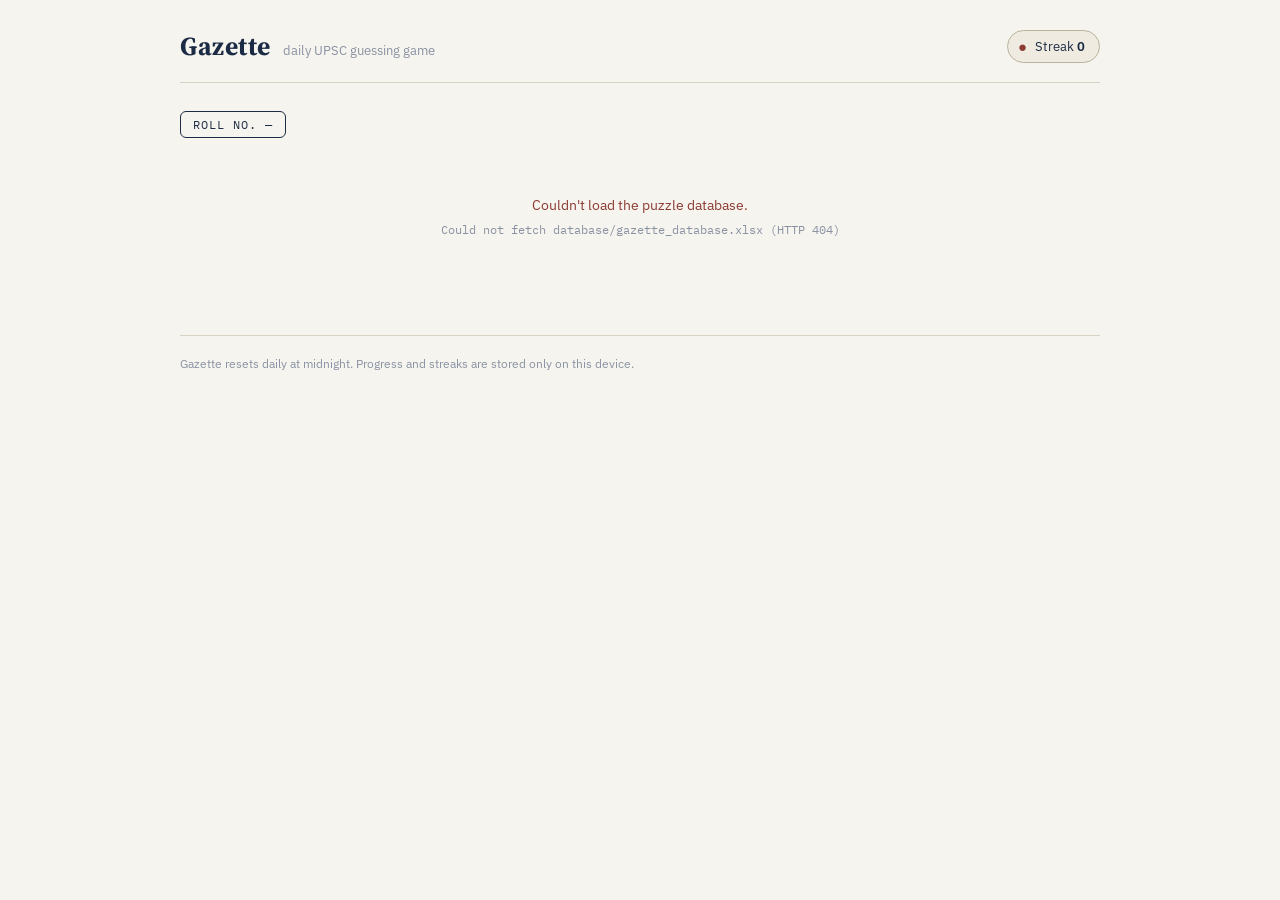
==== index.html @ a18ae8f5 "Adding all files for the first pilot" ====
<!DOCTYPE html>
<html lang="en">
<head>
<meta charset="UTF-8">
<meta name="viewport" content="width=device-width, initial-scale=1.0">
<title>Gazette — a daily guessing game for UPSC aspirants</title>
<link rel="preconnect" href="https://fonts.googleapis.com">
<link rel="preconnect" href="https://fonts.gstatic.com" crossorigin>
<link href="https://fonts.googleapis.com/css2?family=Source+Serif+4:wght@500;600;700&family=IBM+Plex+Sans:wght@400;500;600&family=IBM+Plex+Mono:wght@500;600&display=swap" rel="stylesheet">
<link rel="stylesheet" href="style.css">
</head>
<body>
<div class="wrap">
  <header class="site">
    <div class="brand">
      <h1 class="display">Gazette</h1>
      <span class="tag">daily UPSC guessing game</span>
    </div>
    <div class="streak-pill">
      <span class="flame">&#9679;</span>
      <span>Streak <b id="streakVal">0</b></span>
    </div>
  </header>

  <div class="puzzle-no mono" id="puzzleNo">Roll no. —</div>
  <div id="loadingState" class="loading-state">Loading today's puzzles…</div>
  <div id="errorState" class="error-state" style="display:none;">
    Couldn't load the puzzle database.
    <div class="detail" id="errorDetail"></div>
  </div>
  <div class="cats" id="catGrid"></div>

  <footer>
    Gazette resets daily at midnight. Progress and streaks are stored only on this device.
  </footer>
</div>

<script src="vendor/xlsx.min.js"></script>
<script src="data-loader.js"></script>
<script src="common.js"></script>
<script src="analytics.js"></script>
<script>
  track('home_view');
  const PAGES = { scheme:'scheme.html', biodiversity:'biodiversity.html', indices:'indices.html', amendments:'amendments.html', history:'history.html' };

  gazetteReady.then(function(data){
    CATS = data.CATS; CAT_ORDER = data.CAT_ORDER; SCHEDULE = data.SCHEDULE; LAUNCH_DAY = data.LAUNCH_DAY;
    document.getElementById('loadingState').style.display = 'none';

    const catGrid = document.getElementById('catGrid');
    CAT_ORDER.forEach(function(key){
      const c = CATS[key];
      const cs = catState(key);
      const a = document.createElement('a');
      a.className = 'ticket';
      a.href = PAGES[key];
      a.addEventListener('click', function(){ track('category_click', { category:key }); });
      let statusHtml;
      if(cs.done && cs.won) statusHtml = '<span class="status solved">Solved</span>';
      else if(cs.done) statusHtml = '<span class="status played">Missed today</span>';
      else statusHtml = '<span class="status open">Not played</span>';
      a.innerHTML = '<span class="icon">'+c.icon+'</span>' +
        '<span class="name">'+c.label+'</span>' +
        '<span class="meta">'+c.fields.length+' clues per guess</span>' +
        statusHtml;
      catGrid.appendChild(a);
    });
    renderStreakBadge();
  }).catch(function(err){
    document.getElementById('loadingState').style.display = 'none';
    document.getElementById('errorState').style.display = 'block';
    document.getElementById('errorDetail').textContent = err.message;
  });
</script>
</body>
</html>
---- style.css ----
:root{
  --paper:#F6F4EE;
  --paper-2:#EFEBE0;
  --ink:#1C2B45;
  --ink-soft:#4A5670;
  --ink-muted:#8992A3;
  --line:#D8D2C2;
  --line-strong:#B9B29C;
  --stamp-red:#8C3B34;
  --stamp-red-bg:#F3E4E1;
  --stamp-green:#4F6B3C;
  --stamp-green-bg:#E7EEDF;
  --stamp-amber:#B4791E;
  --stamp-amber-bg:#F6E9D4;
  --radius:10px;
  --shadow:rgba(28,43,69,0.08);
}
@media (prefers-color-scheme: dark){
  :root{
    --paper:#171B26;
    --paper-2:#1F2534;
    --ink:#EDEFF4;
    --ink-soft:#B7BECF;
    --ink-muted:#7E869C;
    --line:#2C3345;
    --line-strong:#3D465C;
    --stamp-red:#E08A7D;
    --stamp-red-bg:#3A2420;
    --stamp-green:#9BC98C;
    --stamp-green-bg:#22301F;
    --stamp-amber:#E8B86D;
    --stamp-amber-bg:#3A2E17;
    --shadow:rgba(0,0,0,0.4);
  }
}
*{box-sizing:border-box;}
html,body{margin:0;padding:0;}
body{
  background:var(--paper);color:var(--ink);
  font-family:'IBM Plex Sans', sans-serif;min-height:100vh;
  -webkit-font-smoothing:antialiased;
}
.display{font-family:'Source Serif 4', serif;}
.mono{font-family:'IBM Plex Mono', monospace;}
a{color:inherit;text-decoration:none;}
button{font-family:inherit;}

.wrap{max-width:960px;margin:0 auto;padding:0 20px 80px;}

header.site{
  display:flex;align-items:center;justify-content:space-between;
  padding:28px 0 18px;border-bottom:1px solid var(--line);
  margin-bottom:28px;flex-wrap:wrap;gap:14px;
}
.brand{display:flex;align-items:baseline;gap:12px;}
.brand h1{font-size:26px;font-weight:700;letter-spacing:0.02em;margin:0;}
.brand .tag{font-size:12.5px;color:var(--ink-muted);}
.streak-pill{
  display:flex;align-items:center;gap:8px;
  border:1px solid var(--line-strong);border-radius:999px;
  padding:6px 14px 6px 10px;background:var(--paper-2);font-size:13px;
}
.streak-pill .flame{color:var(--stamp-red);font-size:15px;}
.streak-pill b{font-weight:600;}

.puzzle-no{
  display:inline-flex;align-items:center;gap:8px;
  border:1.5px solid var(--ink);border-radius:6px;
  padding:5px 12px;font-size:12px;letter-spacing:0.08em;
  text-transform:uppercase;margin-bottom:18px;
}

.cats{display:grid;grid-template-columns:repeat(auto-fit,minmax(220px,1fr));gap:16px;margin-top:8px;}
.ticket{
  position:relative;text-align:left;cursor:pointer;
  background:var(--paper-2);border:1px dashed var(--line-strong);
  border-radius:var(--radius);padding:20px 18px 18px;
  display:flex;flex-direction:column;gap:10px;
  transition:transform .15s ease, border-color .15s ease;
}
.ticket:hover{transform:translateY(-2px);border-color:var(--stamp-red);}
.ticket:focus-visible{outline:2px solid var(--stamp-red);outline-offset:2px;}
.ticket::before,.ticket::after{
  content:"";position:absolute;top:50%;transform:translateY(-50%);
  width:16px;height:16px;background:var(--paper);border-radius:50%;
}
.ticket::before{left:-9px;}
.ticket::after{right:-9px;}
.ticket .icon{font-size:26px;}
.ticket .name{font-size:17px;font-weight:600;}
.ticket .meta{font-size:12px;color:var(--ink-muted);}
.ticket .status{
  font-size:11px;text-transform:uppercase;letter-spacing:0.06em;
  font-weight:600;padding:3px 8px;border-radius:4px;align-self:flex-start;
}
.status.solved{background:var(--stamp-green-bg);color:var(--stamp-green);}
.status.played{background:var(--stamp-amber-bg);color:var(--stamp-amber);}
.status.open{background:var(--paper);color:var(--ink-muted);border:1px solid var(--line);}

.back-btn{
  display:inline-flex;align-items:center;gap:6px;
  background:none;border:none;color:var(--ink-soft);
  font-size:13px;cursor:pointer;padding:6px 0;margin-bottom:14px;
}
.back-btn:hover{color:var(--stamp-red);}

.game-head{display:flex;align-items:baseline;justify-content:space-between;margin-bottom:14px;flex-wrap:wrap;gap:8px;}
.game-head h2{font-size:20px;margin:0;font-weight:600;}
.game-head .counter{font-size:13px;color:var(--ink-muted);}

.legend{
  display:flex;flex-wrap:wrap;gap:16px;align-items:center;
  background:var(--paper-2);border:1px solid var(--line);
  border-radius:var(--radius);padding:12px 16px;margin-bottom:18px;
  font-size:12.5px;color:var(--ink-soft);
}
.legend .litem{display:flex;align-items:center;gap:7px;}
.legend .dot{width:11px;height:11px;border-radius:3px;display:inline-block;}
.legend .dot.hit{background:var(--stamp-green);}
.legend .dot.near{background:var(--stamp-amber);}
.legend .dot.miss{background:var(--stamp-red);}

.hint{font-size:13px;color:var(--ink-muted);margin-bottom:10px;}
.hint b{color:var(--ink-soft);font-weight:600;}

.search-wrap{position:relative;margin-bottom:20px;}
.search-wrap input{
  width:100%;padding:13px 16px;font-size:16px;
  border:1.5px solid var(--ink);border-radius:var(--radius);
  background:var(--paper);color:var(--ink);
}
.search-wrap input:focus{outline:none;border-color:var(--stamp-red);}
.search-wrap input:disabled{opacity:0.5;}
.suggestions{
  display:none;position:absolute;top:calc(100% + 6px);left:0;right:0;
  background:var(--paper);border:1px solid var(--line-strong);
  border-radius:var(--radius);overflow:hidden;z-index:20;
  box-shadow:0 6px 18px var(--shadow);
}
.suggestions .opt{padding:11px 16px;font-size:14px;cursor:pointer;}
.suggestions .opt:hover{background:var(--paper-2);}
.suggestions .opt + .opt{border-top:1px solid var(--line);}

.guess-row{margin-bottom:14px;}
.guess-row .glabel{font-size:12px;color:var(--ink-muted);margin-bottom:7px;display:flex;align-items:center;gap:8px;}
.guess-row .glabel .num{
  display:inline-flex;align-items:center;justify-content:center;
  width:18px;height:18px;border-radius:50%;background:var(--ink);
  color:var(--paper);font-size:10.5px;font-weight:600;
}
.tiles{display:grid;grid-template-columns:repeat(auto-fit,minmax(96px,1fr));gap:8px;}
.stamp{border-radius:8px;padding:10px 6px;text-align:center;border:1.5px solid transparent;}
.stamp .val{font-size:16px;font-weight:600;display:flex;align-items:center;justify-content:center;gap:4px;}
.stamp .lab{font-size:10px;margin-top:3px;text-transform:uppercase;letter-spacing:0.04em;}
.stamp.hit{background:var(--stamp-green-bg);color:var(--stamp-green);border-color:#cfe0c1;}
.stamp.near{background:var(--stamp-amber-bg);color:var(--stamp-amber);border-color:#ecd6a8;}
.stamp.miss{background:var(--stamp-red-bg);color:var(--stamp-red);border-color:#e6c9c5;}

.result-card{
  margin-top:18px;padding:18px 20px;border-radius:var(--radius);
  border:1.5px solid var(--stamp-green);background:var(--stamp-green-bg);
  color:var(--stamp-green);display:none;
}
.result-card.lost{border-color:var(--stamp-red);background:var(--stamp-red-bg);color:var(--stamp-red);}
.result-card h3{margin:0 0 6px;font-size:16px;font-weight:600;}
.result-card p{margin:0 0 14px;font-size:13.5px;opacity:0.9;}
.result-actions{display:flex;gap:10px;flex-wrap:wrap;}
.btn{
  display:inline-flex;align-items:center;gap:7px;padding:9px 16px;
  border-radius:8px;font-size:13px;font-weight:600;cursor:pointer;
  border:1.5px solid currentColor;background:transparent;color:inherit;
}
.btn:hover{background:var(--paper-2);}

.signup-box{margin-top:16px;padding-top:16px;border-top:1px solid var(--line);}
.signup-box p{margin:0 0 10px;font-size:13px;}
.signup-box input{padding:9px 12px;border-radius:8px;border:1.5px solid currentColor;background:transparent;color:inherit;font-size:16px;flex:1;min-width:180px;}
.signup-box input::placeholder{color:inherit;opacity:0.6;}

.share-fallback{margin-top:14px;}
.share-fallback p{margin:0 0 8px;font-size:12.5px;}
.share-fallback textarea{
  width:100%;min-height:100px;padding:10px 12px;border-radius:8px;
  border:1.5px solid currentColor;background:transparent;color:inherit;
  font-family:'IBM Plex Mono', monospace;font-size:13px;resize:vertical;
}

.loading-state, .error-state{
  padding:40px 20px;text-align:center;color:var(--ink-muted);font-size:14px;
}
.error-state{color:var(--stamp-red);}
.error-state .detail{font-size:12px;color:var(--ink-muted);margin-top:8px;font-family:'IBM Plex Mono', monospace;}

footer{margin-top:50px;padding-top:20px;border-top:1px solid var(--line);font-size:12px;color:var(--ink-muted);}

@media (max-width:480px){
  .brand h1{font-size:22px;}
  .cats{grid-template-columns:1fr 1fr;}
  .tiles{grid-template-columns:repeat(2,1fr);}
  .legend{flex-direction:column;align-items:flex-start;gap:8px;}
}
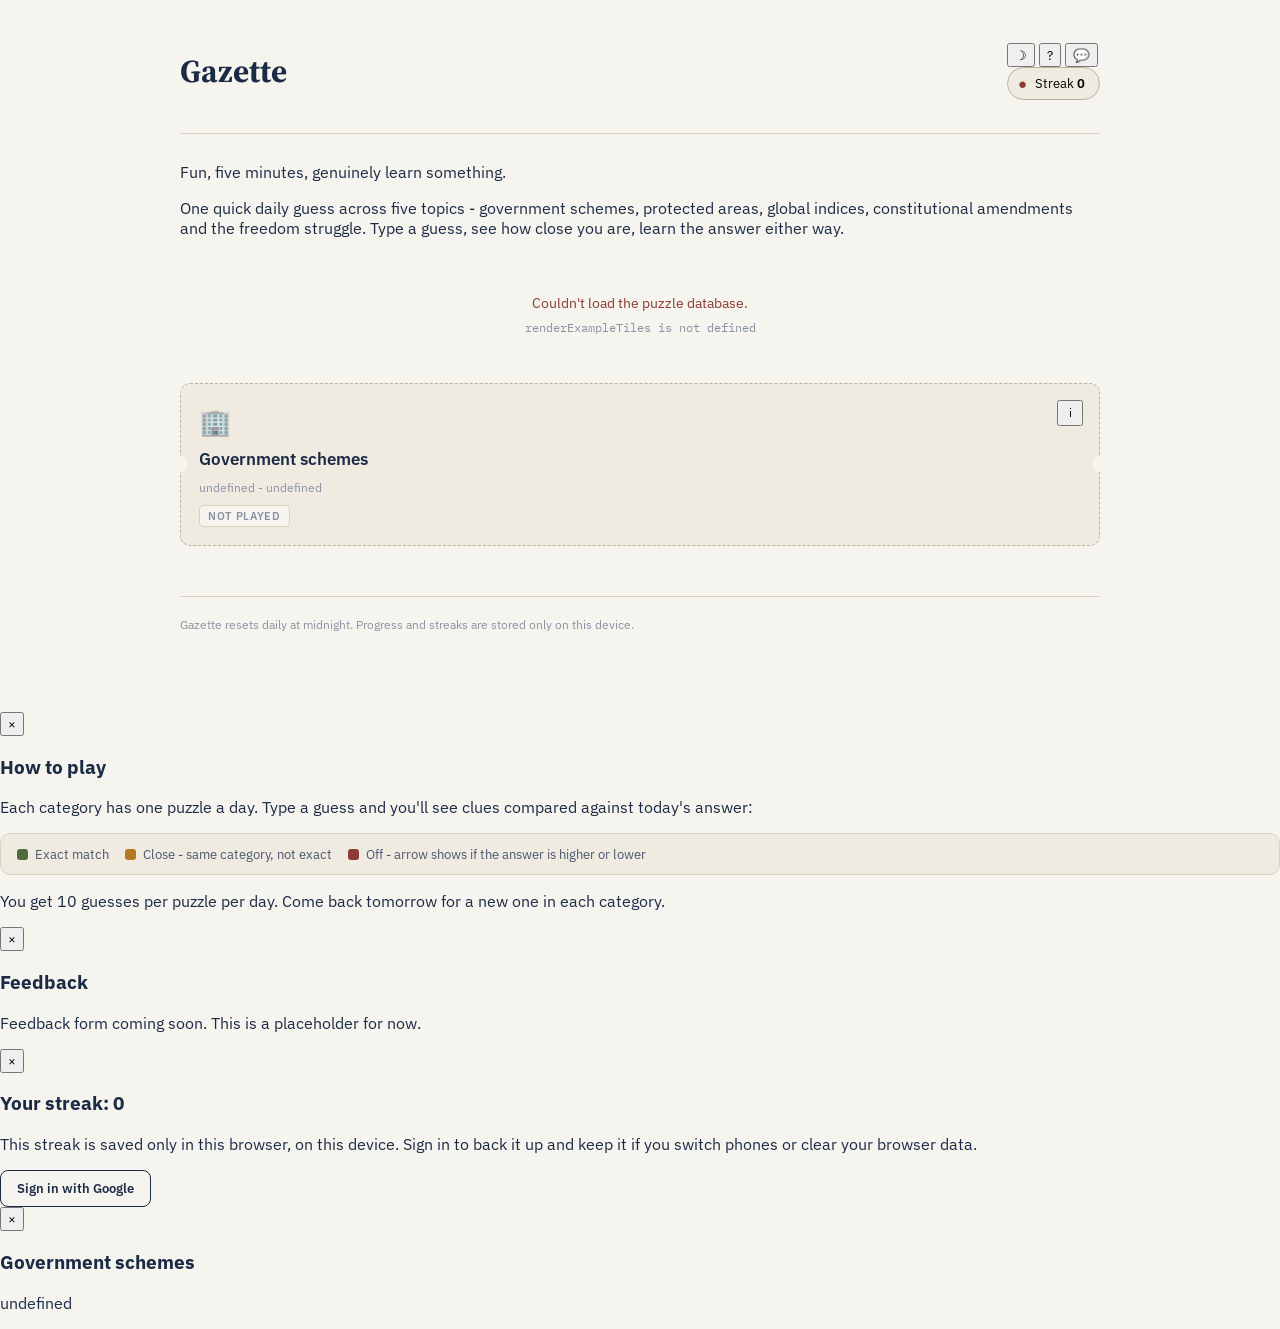
==== commit 71740f10: "Update index.html" ====
--- a/index.html
+++ b/index.html
@@ -3,7 +3,7 @@
 <head>
 <meta charset="UTF-8">
 <meta name="viewport" content="width=device-width, initial-scale=1.0">
-<title>Gazette — a daily guessing game for UPSC aspirants</title>
+<title>Gazette</title>
 <link rel="preconnect" href="https://fonts.googleapis.com">
 <link rel="preconnect" href="https://fonts.gstatic.com" crossorigin>
 <link href="https://fonts.googleapis.com/css2?family=Source+Serif+4:wght@500;600;700&family=IBM+Plex+Sans:wght@400;500;600&family=IBM+Plex+Mono:wght@500;600&display=swap" rel="stylesheet">
@@ -12,18 +12,24 @@
 <body>
 <div class="wrap">
   <header class="site">
-    <div class="brand">
-      <h1 class="display">Gazette</h1>
-      <span class="tag">daily UPSC guessing game</span>
-    </div>
-    <div class="streak-pill">
-      <span class="flame">&#9679;</span>
-      <span>Streak <b id="streakVal">0</b></span>
+    <a class="brand-link" href="index.html"><h1 class="display brand-logo">Gazette</h1></a>
+    <div class="header-actions">
+      <button class="icon-btn" id="themeToggle" title="Toggle dark mode">&#9789;</button>
+      <button class="icon-btn" id="guideBtn" title="How to play">?</button>
+      <button class="icon-btn" id="feedbackBtn" title="Feedback">&#128172;</button>
+      <button class="streak-pill" id="streakBtn">
+        <span class="flame">&#9679;</span>
+        <span>Streak <b id="streakVal">0</b></span>
+      </button>
     </div>
   </header>
 
-  <div class="puzzle-no mono" id="puzzleNo">Roll no. —</div>
-  <div id="loadingState" class="loading-state">Loading today's puzzles…</div>
+  <div class="hero">
+    <p class="hero-value">Fun, five minutes, genuinely learn something.</p>
+    <p class="hero-sub">One quick daily guess across five topics - government schemes, protected areas, global indices, constitutional amendments and the freedom struggle. Type a guess, see how close you are, learn the answer either way.</p>
+  </div>
+
+  <div id="loadingState" class="loading-state">Loading today's puzzles...</div>
   <div id="errorState" class="error-state" style="display:none;">
     Couldn't load the puzzle database.
     <div class="detail" id="errorDetail"></div>
@@ -35,10 +41,50 @@
   </footer>
 </div>
 
+
+  <div class="modal-overlay" id="guideModal">
+    <div class="modal-box">
+      <button class="modal-close" data-close-modal="guideModal">&times;</button>
+      <h3>How to play</h3>
+      <p>Each category has one puzzle a day. Type a guess and you'll see clues compared against today's answer:</p>
+      <div class="legend" style="margin-bottom:14px;">
+        <div class="litem"><span class="dot hit"></span> Exact match</div>
+        <div class="litem"><span class="dot near"></span> Close - same category, not exact</div>
+        <div class="litem"><span class="dot miss"></span> Off - arrow shows if the answer is higher or lower</div>
+      </div>
+      <p>You get 10 guesses per puzzle per day. Come back tomorrow for a new one in each category.</p>
+    </div>
+  </div>
+
+  <div class="modal-overlay" id="feedbackModal">
+    <div class="modal-box">
+      <button class="modal-close" data-close-modal="feedbackModal">&times;</button>
+      <h3>Feedback</h3>
+      <p>Feedback form coming soon. This is a placeholder for now.</p>
+    </div>
+  </div>
+
+  <div class="modal-overlay" id="streakModal">
+    <div class="modal-box">
+      <button class="modal-close" data-close-modal="streakModal">&times;</button>
+      <h3>Your streak: <span id="streakModalCount">0</span></h3>
+      <div id="streakModalSignedOut">
+        <p>This streak is saved only in this browser, on this device. Sign in to back it up and keep it if you switch phones or clear your browser data.</p>
+        <button class="btn primary" id="googleSignInBtn">Sign in with Google</button>
+      </div>
+      <div id="streakModalSignedIn" style="display:none;">
+        <p>You're signed in - your streak is backed up.</p>
+      </div>
+    </div>
+  </div>
+
+<div id="exampleModals"></div>
+
 <script src="vendor/xlsx.min.js"></script>
 <script src="data-loader.js"></script>
 <script src="common.js"></script>
 <script src="analytics.js"></script>
+<script src="game.js"></script>
 <script>
   track('home_view');
   const PAGES = { scheme:'scheme.html', biodiversity:'biodiversity.html', indices:'indices.html', amendments:'amendments.html', history:'history.html' };
@@ -48,6 +94,8 @@
     document.getElementById('loadingState').style.display = 'none';
 
     const catGrid = document.getElementById('catGrid');
+    const exampleModals = document.getElementById('exampleModals');
+
     CAT_ORDER.forEach(function(key){
       const c = CATS[key];
       const cs = catState(key);
@@ -60,12 +108,34 @@
       else if(cs.done) statusHtml = '<span class="status played">Missed today</span>';
       else statusHtml = '<span class="status open">Not played</span>';
       a.innerHTML = '<span class="icon">'+c.icon+'</span>' +
+        '<button class="icon-btn" style="width:26px;height:26px;font-size:12px;position:absolute;top:16px;right:16px;" data-info-key="'+key+'" title="See an example">i</button>' +
         '<span class="name">'+c.label+'</span>' +
-        '<span class="meta">'+c.fields.length+' clues per guess</span>' +
+        '<span class="meta">'+c.hint+' - '+c.desc+'</span>' +
         statusHtml;
       catGrid.appendChild(a);
+      a.querySelector('[data-info-key]').addEventListener('click', function(e){
+        e.preventDefault(); e.stopPropagation();
+        openModal('example_' + key);
+        track('example_opened', { category:key });
+      });
+
+      const modal = document.createElement('div');
+      modal.className = 'modal-overlay';
+      modal.id = 'example_' + key;
+      modal.innerHTML = '<div class="modal-box"><button class="modal-close" data-close-modal="example_'+key+'">&times;</button>' +
+        '<h3>'+c.label+'</h3><p>'+c.desc+'</p>' +
+        '<div class="modal-example-name" id="exTiles_'+key+'Name"></div>' +
+        '<div id="exTiles_'+key+'"></div></div>';
+      exampleModals.appendChild(modal);
+      renderExampleTiles(c, 'exTiles_' + key);
     });
     renderStreakBadge();
+    document.querySelectorAll('[data-close-modal]').forEach(function(btn){
+      btn.addEventListener('click', function(){ closeModal(btn.getAttribute('data-close-modal')); });
+    });
+    document.querySelectorAll('.modal-overlay').forEach(function(ov){
+      ov.addEventListener('click', function(e){ if(e.target === ov) ov.classList.remove('open'); });
+    });
   }).catch(function(err){
     document.getElementById('loadingState').style.display = 'none';
     document.getElementById('errorState').style.display = 'block';
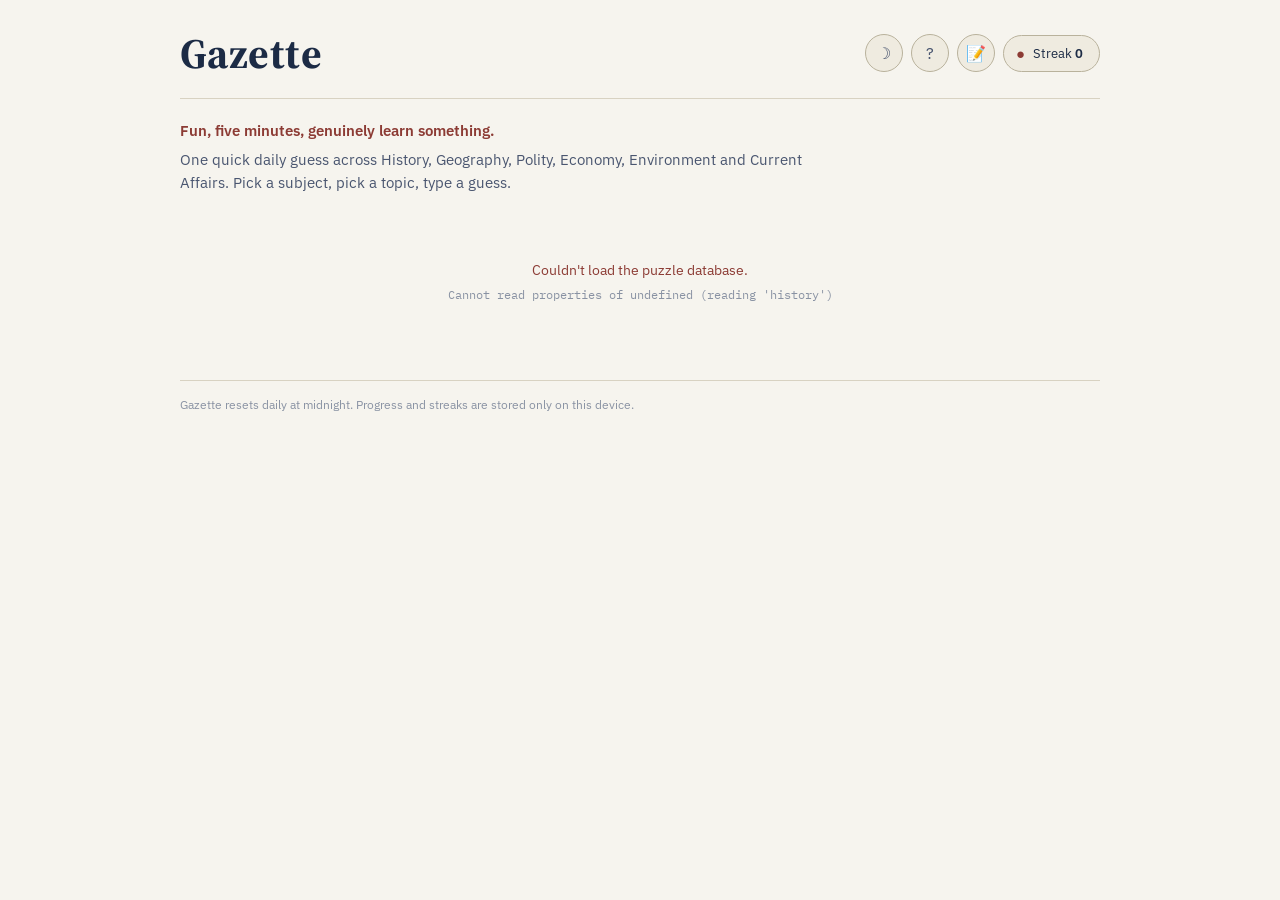
==== commit bddfd51b: "Update theme toggle and content descriptions" ====
--- a/index.html
+++ b/index.html
@@ -14,9 +14,9 @@
   <header class="site">
     <a class="brand-link" href="index.html"><h1 class="display brand-logo">Gazette</h1></a>
     <div class="header-actions">
-      <button class="icon-btn" id="themeToggle" title="Toggle dark mode">&#9789;</button>
+      <button class="icon-btn" id="themeToggle" title="Toggle dark mode">&#127769;</button>
       <button class="icon-btn" id="guideBtn" title="How to play">?</button>
-      <button class="icon-btn" id="feedbackBtn" title="Feedback">&#128172;</button>
+      <button class="icon-btn" id="feedbackBtn" title="Feedback">&#128221;</button>
       <button class="streak-pill" id="streakBtn">
         <span class="flame">&#9679;</span>
         <span>Streak <b id="streakVal">0</b></span>
@@ -26,7 +26,7 @@
 
   <div class="hero">
     <p class="hero-value">Fun, five minutes, genuinely learn something.</p>
-    <p class="hero-sub">One quick daily guess across five topics - government schemes, protected areas, global indices, constitutional amendments and the freedom struggle. Type a guess, see how close you are, learn the answer either way.</p>
+    <p class="hero-sub">One quick daily guess across History, Geography, Polity, Economy, Environment and Current Affairs. Pick a subject, pick a topic, type a guess.</p>
   </div>
 
   <div id="loadingState" class="loading-state">Loading today's puzzles...</div>
@@ -34,7 +34,7 @@
     Couldn't load the puzzle database.
     <div class="detail" id="errorDetail"></div>
   </div>
-  <div class="cats" id="catGrid"></div>
+  <div class="cats" id="subjectGrid"></div>
 
   <footer>
     Gazette resets daily at midnight. Progress and streaks are stored only on this device.
@@ -46,13 +46,13 @@
     <div class="modal-box">
       <button class="modal-close" data-close-modal="guideModal">&times;</button>
       <h3>How to play</h3>
-      <p>Each category has one puzzle a day. Type a guess and you'll see clues compared against today's answer:</p>
+      <p>Each category has one puzzle a day. Take your first guess blind - that's normal, nobody gets it on guess one. Type a guess and you'll see clues compared against today's answer:</p>
       <div class="legend" style="margin-bottom:14px;">
         <div class="litem"><span class="dot hit"></span> Exact match</div>
         <div class="litem"><span class="dot near"></span> Close - same category, not exact</div>
-        <div class="litem"><span class="dot miss"></span> Off - arrow shows if the answer is higher or lower</div>
+        <div class="litem"><span class="dot grad"></span> Numbers use a gradient - the closer the shade to green, the closer your guess</div>
       </div>
-      <p>You get 10 guesses per puzzle per day. Come back tomorrow for a new one in each category.</p>
+      <p>You get 10 guesses per puzzle per day, plus 5 optional hints that reveal one letter of the answer at a time. Typos and common alternate names are usually recognised. Come back tomorrow for a new puzzle in each category.</p>
     </div>
   </div>
 
@@ -60,7 +60,8 @@
     <div class="modal-box">
       <button class="modal-close" data-close-modal="feedbackModal">&times;</button>
       <h3>Feedback</h3>
-      <p>Feedback form coming soon. This is a placeholder for now.</p>
+      <p>Spotted something off, or have an idea? Tell us here:</p>
+      <a class="btn primary" href="https://forms.gle/BuumpbzTVJRQxQcK7" target="_blank" rel="noopener">Open feedback form</a>
     </div>
   </div>
 
@@ -78,64 +79,46 @@
     </div>
   </div>
 
-<div id="exampleModals"></div>
 
 <script src="vendor/xlsx.min.js"></script>
 <script src="data-loader.js"></script>
 <script src="common.js"></script>
 <script src="analytics.js"></script>
-<script src="game.js"></script>
 <script>
   track('home_view');
-  const PAGES = { scheme:'scheme.html', biodiversity:'biodiversity.html', indices:'indices.html', amendments:'amendments.html', history:'history.html' };
+  const LEAF_PAGES = {
+    scheme:'scheme.html', biodiversity:'biodiversity.html', indices:'indices.html', amendments:'amendments.html',
+    history:'modern-history.html', ancient_history:'ancient-history.html', medieval_history:'medieval-history.html',
+    rivers:'rivers.html', mountains:'mountains.html'
+  };
+  const SUBJECT_ORDER = ['history','geography','polity','economy','environment','current_affairs'];
 
   gazetteReady.then(function(data){
     CATS = data.CATS; CAT_ORDER = data.CAT_ORDER; SCHEDULE = data.SCHEDULE; LAUNCH_DAY = data.LAUNCH_DAY;
     document.getElementById('loadingState').style.display = 'none';
 
-    const catGrid = document.getElementById('catGrid');
-    const exampleModals = document.getElementById('exampleModals');
+    const grid = document.getElementById('subjectGrid');
+    SUBJECT_ORDER.forEach(function(sKey){
+      const s = data.SUBJECTS[sKey];
+      const leafKeys = s.leaves;
+      const solvedCount = leafKeys.filter(function(lk){ return catState(lk).done && catState(lk).won; }).length;
 
-    CAT_ORDER.forEach(function(key){
-      const c = CATS[key];
-      const cs = catState(key);
-      const a = document.createElement('a');
-      a.className = 'ticket';
-      a.href = PAGES[key];
-      a.addEventListener('click', function(){ track('category_click', { category:key }); });
-      let statusHtml;
-      if(cs.done && cs.won) statusHtml = '<span class="status solved">Solved</span>';
-      else if(cs.done) statusHtml = '<span class="status played">Missed today</span>';
-      else statusHtml = '<span class="status open">Not played</span>';
-      a.innerHTML = '<span class="icon">'+c.icon+'</span>' +
-        '<button class="icon-btn" style="width:26px;height:26px;font-size:12px;position:absolute;top:16px;right:16px;" data-info-key="'+key+'" title="See an example">i</button>' +
-        '<span class="name">'+c.label+'</span>' +
-        '<span class="meta">'+c.hint+' - '+c.desc+'</span>' +
-        statusHtml;
-      catGrid.appendChild(a);
-      a.querySelector('[data-info-key]').addEventListener('click', function(e){
-        e.preventDefault(); e.stopPropagation();
-        openModal('example_' + key);
-        track('example_opened', { category:key });
-      });
-
-      const modal = document.createElement('div');
-      modal.className = 'modal-overlay';
-      modal.id = 'example_' + key;
-      modal.innerHTML = '<div class="modal-box"><button class="modal-close" data-close-modal="example_'+key+'">&times;</button>' +
-        '<h3>'+c.label+'</h3><p>'+c.desc+'</p>' +
-        '<div class="modal-example-name" id="exTiles_'+key+'Name"></div>' +
-        '<div id="exTiles_'+key+'"></div></div>';
-      exampleModals.appendChild(modal);
-      renderExampleTiles(c, 'exTiles_' + key);
+      const el = document.createElement('a');
+      el.className = 'ticket';
+      if(leafKeys.length === 1){
+        el.href = LEAF_PAGES[leafKeys[0]];
+      } else {
+        el.href = 'subject.html?s=' + sKey;
+      }
+      el.addEventListener('click', function(){ track('subject_click', { subject:sKey }); });
+      const leafPreview = leafKeys.map(function(lk){ return CATS[lk].label; }).join(', ');
+      el.innerHTML = '<span class="icon">'+s.icon+'</span>' +
+        '<span class="name">'+s.label+'</span>' +
+        '<span class="meta">'+leafPreview+'</span>' +
+        '<span class="status '+(solvedCount === leafKeys.length ? 'solved' : (solvedCount > 0 ? 'played' : 'open'))+'">'+solvedCount+' / '+leafKeys.length+' solved today</span>';
+      grid.appendChild(el);
     });
     renderStreakBadge();
-    document.querySelectorAll('[data-close-modal]').forEach(function(btn){
-      btn.addEventListener('click', function(){ closeModal(btn.getAttribute('data-close-modal')); });
-    });
-    document.querySelectorAll('.modal-overlay').forEach(function(ov){
-      ov.addEventListener('click', function(e){ if(e.target === ov) ov.classList.remove('open'); });
-    });
   }).catch(function(err){
     document.getElementById('loadingState').style.display = 'none';
     document.getElementById('errorState').style.display = 'block';
--- a/style.css
+++ b/style.css
@@ -15,29 +15,27 @@
   --radius:10px;
   --shadow:rgba(28,43,69,0.08);
 }
-@media (prefers-color-scheme: dark){
-  :root{
-    --paper:#171B26;
-    --paper-2:#1F2534;
-    --ink:#EDEFF4;
-    --ink-soft:#B7BECF;
-    --ink-muted:#7E869C;
-    --line:#2C3345;
-    --line-strong:#3D465C;
-    --stamp-red:#E08A7D;
-    --stamp-red-bg:#3A2420;
-    --stamp-green:#9BC98C;
-    --stamp-green-bg:#22301F;
-    --stamp-amber:#E8B86D;
-    --stamp-amber-bg:#3A2E17;
-    --shadow:rgba(0,0,0,0.4);
-  }
+:root[data-theme="dark"]{
+  --paper:#171B26;
+  --paper-2:#1F2534;
+  --ink:#EDEFF4;
+  --ink-soft:#B7BECF;
+  --ink-muted:#7E869C;
+  --line:#2C3345;
+  --line-strong:#3D465C;
+  --stamp-red:#E08A7D;
+  --stamp-red-bg:#3A2420;
+  --stamp-green:#9BC98C;
+  --stamp-green-bg:#22301F;
+  --stamp-amber:#E8B86D;
+  --stamp-amber-bg:#3A2E17;
+  --shadow:rgba(0,0,0,0.4);
 }
 *{box-sizing:border-box;}
 html,body{margin:0;padding:0;}
 body{
   background:var(--paper);color:var(--ink);
-  font-family:'IBM Plex Sans', sans-serif;min-height:100vh;
+  font-family:'IBM Plex Sans', sans-serif;
   -webkit-font-smoothing:antialiased;
 }
 .display{font-family:'Source Serif 4', serif;}
@@ -45,30 +43,36 @@
 a{color:inherit;text-decoration:none;}
 button{font-family:inherit;}
 
-.wrap{max-width:960px;margin:0 auto;padding:0 20px 80px;}
-
+.wrap{max-width:960px;margin:0 auto;padding:0 20px 30px;}
+
+/* ---------- header ---------- */
 header.site{
   display:flex;align-items:center;justify-content:space-between;
-  padding:28px 0 18px;border-bottom:1px solid var(--line);
-  margin-bottom:28px;flex-wrap:wrap;gap:14px;
-}
-.brand{display:flex;align-items:baseline;gap:12px;}
-.brand h1{font-size:26px;font-weight:700;letter-spacing:0.02em;margin:0;}
-.brand .tag{font-size:12.5px;color:var(--ink-muted);}
+  padding:24px 0 16px;border-bottom:1px solid var(--line);
+  margin-bottom:22px;flex-wrap:wrap;gap:14px;
+}
+.brand-link{display:inline-flex;}
+.brand-logo{font-size:42px;font-weight:700;letter-spacing:0.01em;margin:0;}
+.header-actions{display:flex;align-items:center;gap:8px;flex-wrap:wrap;}
+.icon-btn{
+  width:38px;height:38px;border-radius:50%;
+  border:1px solid var(--line-strong);background:var(--paper-2);color:var(--ink-soft);
+  font-size:16px;cursor:pointer;display:inline-flex;align-items:center;justify-content:center;
+}
+.icon-btn:hover{border-color:var(--stamp-red);color:var(--stamp-red);}
 .streak-pill{
-  display:flex;align-items:center;gap:8px;
+  display:flex;align-items:center;gap:8px;cursor:pointer;
   border:1px solid var(--line-strong);border-radius:999px;
-  padding:6px 14px 6px 10px;background:var(--paper-2);font-size:13px;
-}
+  padding:8px 16px 8px 12px;background:var(--paper-2);font-size:13px;color:inherit;
+}
+.streak-pill:hover{border-color:var(--stamp-red);}
 .streak-pill .flame{color:var(--stamp-red);font-size:15px;}
 .streak-pill b{font-weight:600;}
 
-.puzzle-no{
-  display:inline-flex;align-items:center;gap:8px;
-  border:1.5px solid var(--ink);border-radius:6px;
-  padding:5px 12px;font-size:12px;letter-spacing:0.08em;
-  text-transform:uppercase;margin-bottom:18px;
-}
+/* ---------- hero (index only) ---------- */
+.hero{margin-bottom:26px;}
+.hero-value{font-size:15px;color:var(--stamp-red);font-weight:600;margin:0 0 8px;}
+.hero-sub{font-size:15px;color:var(--ink-soft);line-height:1.55;margin:0;max-width:640px;}
 
 .cats{display:grid;grid-template-columns:repeat(auto-fit,minmax(220px,1fr));gap:16px;margin-top:8px;}
 .ticket{
@@ -88,7 +92,7 @@
 .ticket::after{right:-9px;}
 .ticket .icon{font-size:26px;}
 .ticket .name{font-size:17px;font-weight:600;}
-.ticket .meta{font-size:12px;color:var(--ink-muted);}
+.ticket .meta{font-size:12.5px;color:var(--ink-muted);line-height:1.4;}
 .ticket .status{
   font-size:11px;text-transform:uppercase;letter-spacing:0.06em;
   font-weight:600;padding:3px 8px;border-radius:4px;align-self:flex-start;
@@ -97,31 +101,34 @@
 .status.played{background:var(--stamp-amber-bg);color:var(--stamp-amber);}
 .status.open{background:var(--paper);color:var(--ink-muted);border:1px solid var(--line);}
 
-.back-btn{
-  display:inline-flex;align-items:center;gap:6px;
-  background:none;border:none;color:var(--ink-soft);
-  font-size:13px;cursor:pointer;padding:6px 0;margin-bottom:14px;
-}
-.back-btn:hover{color:var(--stamp-red);}
-
-.game-head{display:flex;align-items:baseline;justify-content:space-between;margin-bottom:14px;flex-wrap:wrap;gap:8px;}
+/* ---------- game page ---------- */
+.game-head{display:flex;align-items:center;gap:8px;justify-content:space-between;margin-bottom:6px;flex-wrap:wrap;}
+.game-head-left{display:flex;align-items:center;gap:8px;}
 .game-head h2{font-size:20px;margin:0;font-weight:600;}
 .game-head .counter{font-size:13px;color:var(--ink-muted);}
+.game-desc{font-size:14px;color:var(--ink-soft);margin:0 0 16px;line-height:1.5;}
 
 .legend{
-  display:flex;flex-wrap:wrap;gap:16px;align-items:center;
-  background:var(--paper-2);border:1px solid var(--line);
-  border-radius:var(--radius);padding:12px 16px;margin-bottom:18px;
-  font-size:12.5px;color:var(--ink-soft);
-}
-.legend .litem{display:flex;align-items:center;gap:7px;}
-.legend .dot{width:11px;height:11px;border-radius:3px;display:inline-block;}
+  display:grid;grid-template-columns:repeat(auto-fit,minmax(150px,1fr));gap:10px;
+  margin-bottom:18px;
+}
+.legend .litem{
+  display:flex;align-items:center;gap:8px;
+  background:var(--paper-2);border:1px solid var(--line);border-radius:8px;
+  padding:10px 12px;font-size:12.5px;color:var(--ink-soft);line-height:1.35;
+}
+.legend .dot{width:11px;height:11px;border-radius:3px;flex-shrink:0;}
 .legend .dot.hit{background:var(--stamp-green);}
 .legend .dot.near{background:var(--stamp-amber);}
 .legend .dot.miss{background:var(--stamp-red);}
-
-.hint{font-size:13px;color:var(--ink-muted);margin-bottom:10px;}
-.hint b{color:var(--ink-soft);font-weight:600;}
+.legend .dot.grad{background:linear-gradient(90deg, var(--stamp-green), var(--stamp-amber), var(--stamp-red));}
+
+.hint-row{margin-bottom:10px;}
+.hint-box{
+  background:var(--paper-2);border:1px dashed var(--line-strong);border-radius:8px;
+  padding:12px 16px;margin-bottom:16px;text-align:center;
+}
+.hint-box .mono{font-size:18px;letter-spacing:0.15em;color:var(--ink);}
 
 .search-wrap{position:relative;margin-bottom:20px;}
 .search-wrap input{
@@ -146,7 +153,7 @@
 .guess-row .glabel .num{
   display:inline-flex;align-items:center;justify-content:center;
   width:18px;height:18px;border-radius:50%;background:var(--ink);
-  color:var(--paper);font-size:10.5px;font-weight:600;
+  color:var(--paper);font-size:10.5px;font-weight:600;flex-shrink:0;
 }
 .tiles{display:grid;grid-template-columns:repeat(auto-fit,minmax(96px,1fr));gap:8px;}
 .stamp{border-radius:8px;padding:10px 6px;text-align:center;border:1.5px solid transparent;}
@@ -155,47 +162,72 @@
 .stamp.hit{background:var(--stamp-green-bg);color:var(--stamp-green);border-color:#cfe0c1;}
 .stamp.near{background:var(--stamp-amber-bg);color:var(--stamp-amber);border-color:#ecd6a8;}
 .stamp.miss{background:var(--stamp-red-bg);color:var(--stamp-red);border-color:#e6c9c5;}
-
+:root[data-theme="dark"] .stamp.hit{border-color:#3a4d33;}
+:root[data-theme="dark"] .stamp.near{border-color:#4d3f22;}
+:root[data-theme="dark"] .stamp.miss{border-color:#4a3330;}
+
+/* neutral result card — not a giant color block */
 .result-card{
   margin-top:18px;padding:18px 20px;border-radius:var(--radius);
-  border:1.5px solid var(--stamp-green);background:var(--stamp-green-bg);
-  color:var(--stamp-green);display:none;
-}
-.result-card.lost{border-color:var(--stamp-red);background:var(--stamp-red-bg);color:var(--stamp-red);}
-.result-card h3{margin:0 0 6px;font-size:16px;font-weight:600;}
-.result-card p{margin:0 0 14px;font-size:13.5px;opacity:0.9;}
+  background:var(--paper-2);border:1px solid var(--line);
+  border-left:4px solid var(--ink-muted);
+  display:none;
+}
+.result-card.won{border-left-color:var(--stamp-green);}
+.result-card.lost{border-left-color:var(--stamp-red);}
+.result-card h3{margin:0 0 6px;font-size:16px;font-weight:600;color:var(--ink);}
+.result-card.won h3{color:var(--stamp-green);}
+.result-card.lost h3{color:var(--stamp-red);}
+.result-card p{margin:0 0 14px;font-size:13.5px;color:var(--ink-soft);}
 .result-actions{display:flex;gap:10px;flex-wrap:wrap;}
 .btn{
   display:inline-flex;align-items:center;gap:7px;padding:9px 16px;
   border-radius:8px;font-size:13px;font-weight:600;cursor:pointer;
-  border:1.5px solid currentColor;background:transparent;color:inherit;
-}
-.btn:hover{background:var(--paper-2);}
+  border:1.5px solid var(--line-strong);background:transparent;color:var(--ink);
+}
+.btn:hover{background:var(--paper);}
+.btn.primary{border-color:var(--ink);}
 
 .signup-box{margin-top:16px;padding-top:16px;border-top:1px solid var(--line);}
-.signup-box p{margin:0 0 10px;font-size:13px;}
-.signup-box input{padding:9px 12px;border-radius:8px;border:1.5px solid currentColor;background:transparent;color:inherit;font-size:16px;flex:1;min-width:180px;}
-.signup-box input::placeholder{color:inherit;opacity:0.6;}
+.signup-box p{margin:0 0 10px;font-size:13px;color:var(--ink-soft);}
+.signup-box input{padding:9px 12px;border-radius:8px;border:1.5px solid var(--line-strong);background:var(--paper);color:var(--ink);font-size:16px;flex:1;min-width:180px;}
 
 .share-fallback{margin-top:14px;}
-.share-fallback p{margin:0 0 8px;font-size:12.5px;}
+.share-fallback p{margin:0 0 8px;font-size:12.5px;color:var(--ink-soft);}
 .share-fallback textarea{
   width:100%;min-height:100px;padding:10px 12px;border-radius:8px;
-  border:1.5px solid currentColor;background:transparent;color:inherit;
+  border:1.5px solid var(--line-strong);background:var(--paper);color:var(--ink);
   font-family:'IBM Plex Mono', monospace;font-size:13px;resize:vertical;
 }
 
-.loading-state, .error-state{
-  padding:40px 20px;text-align:center;color:var(--ink-muted);font-size:14px;
-}
+.loading-state, .error-state{padding:40px 20px;text-align:center;color:var(--ink-muted);font-size:14px;}
 .error-state{color:var(--stamp-red);}
 .error-state .detail{font-size:12px;color:var(--ink-muted);margin-top:8px;font-family:'IBM Plex Mono', monospace;}
 
-footer{margin-top:50px;padding-top:20px;border-top:1px solid var(--line);font-size:12px;color:var(--ink-muted);}
+footer{margin-top:30px;padding-top:16px;border-top:1px solid var(--line);font-size:12px;color:var(--ink-muted);}
+
+/* ---------- modals ---------- */
+.modal-overlay{
+  display:none;position:fixed;inset:0;background:rgba(0,0,0,0.45);
+  align-items:center;justify-content:center;padding:20px;z-index:100;
+}
+.modal-overlay.open{display:flex;}
+.modal-box{
+  background:var(--paper);border-radius:14px;max-width:480px;width:100%;
+  max-height:85vh;overflow-y:auto;padding:24px;border:1px solid var(--line);
+  box-shadow:0 20px 50px var(--shadow);
+}
+.modal-box h3{margin:0 0 14px;font-size:18px;font-weight:700;}
+.modal-box p{font-size:13.5px;color:var(--ink-soft);line-height:1.55;margin:0 0 12px;}
+.modal-box .modal-close{
+  float:right;background:none;border:none;font-size:20px;cursor:pointer;color:var(--ink-muted);
+  line-height:1;
+}
+.modal-example-name{font-size:13px;font-weight:600;margin:14px 0 8px;color:var(--ink-soft);}
 
 @media (max-width:480px){
-  .brand h1{font-size:22px;}
+  .brand-logo{font-size:34px;}
   .cats{grid-template-columns:1fr 1fr;}
   .tiles{grid-template-columns:repeat(2,1fr);}
-  .legend{flex-direction:column;align-items:flex-start;gap:8px;}
-}
+  .header-actions{gap:6px;}
+}
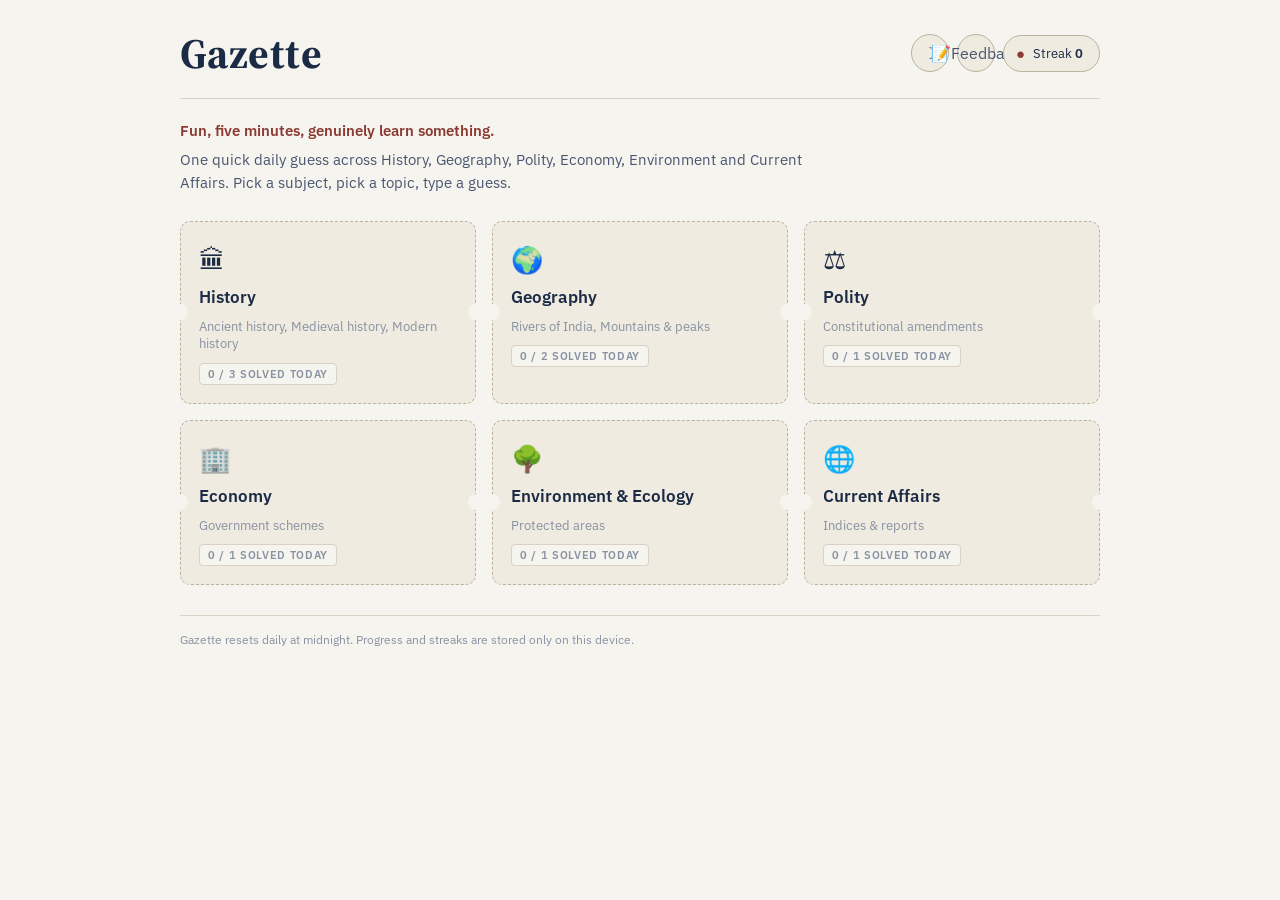
==== commit 6336b8a8: "Update index.html" ====
--- a/index.html
+++ b/index.html
@@ -3,6 +3,7 @@
 <head>
 <meta charset="UTF-8">
 <meta name="viewport" content="width=device-width, initial-scale=1.0">
+<link rel="icon" type="image/svg+xml" href="favicon.svg">
 <title>Gazette</title>
 <link rel="preconnect" href="https://fonts.googleapis.com">
 <link rel="preconnect" href="https://fonts.gstatic.com" crossorigin>
@@ -14,9 +15,8 @@
   <header class="site">
     <a class="brand-link" href="index.html"><h1 class="display brand-logo">Gazette</h1></a>
     <div class="header-actions">
-      <button class="icon-btn" id="themeToggle" title="Toggle dark mode">&#127769;</button>
-      <button class="icon-btn" id="guideBtn" title="How to play">?</button>
-      <button class="icon-btn" id="feedbackBtn" title="Feedback">&#128221;</button>
+      <button class="icon-btn" id="themeToggle" title="Toggle dark mode"><span class="ico">&#127769;</span><span class="lbl" id="themeLabel">Dark</span></button>
+      <button class="icon-btn" id="feedbackBtn" title="Feedback"><span class="ico">&#128221;</span><span class="lbl">Feedback</span></button>
       <button class="streak-pill" id="streakBtn">
         <span class="flame">&#9679;</span>
         <span>Streak <b id="streakVal">0</b></span>
@@ -42,19 +42,6 @@
 </div>
 
 
-  <div class="modal-overlay" id="guideModal">
-    <div class="modal-box">
-      <button class="modal-close" data-close-modal="guideModal">&times;</button>
-      <h3>How to play</h3>
-      <p>Each category has one puzzle a day. Take your first guess blind - that's normal, nobody gets it on guess one. Type a guess and you'll see clues compared against today's answer:</p>
-      <div class="legend" style="margin-bottom:14px;">
-        <div class="litem"><span class="dot hit"></span> Exact match</div>
-        <div class="litem"><span class="dot near"></span> Close - same category, not exact</div>
-        <div class="litem"><span class="dot grad"></span> Numbers use a gradient - the closer the shade to green, the closer your guess</div>
-      </div>
-      <p>You get 10 guesses per puzzle per day, plus 5 optional hints that reveal one letter of the answer at a time. Typos and common alternate names are usually recognised. Come back tomorrow for a new puzzle in each category.</p>
-    </div>
-  </div>
 
   <div class="modal-overlay" id="feedbackModal">
     <div class="modal-box">
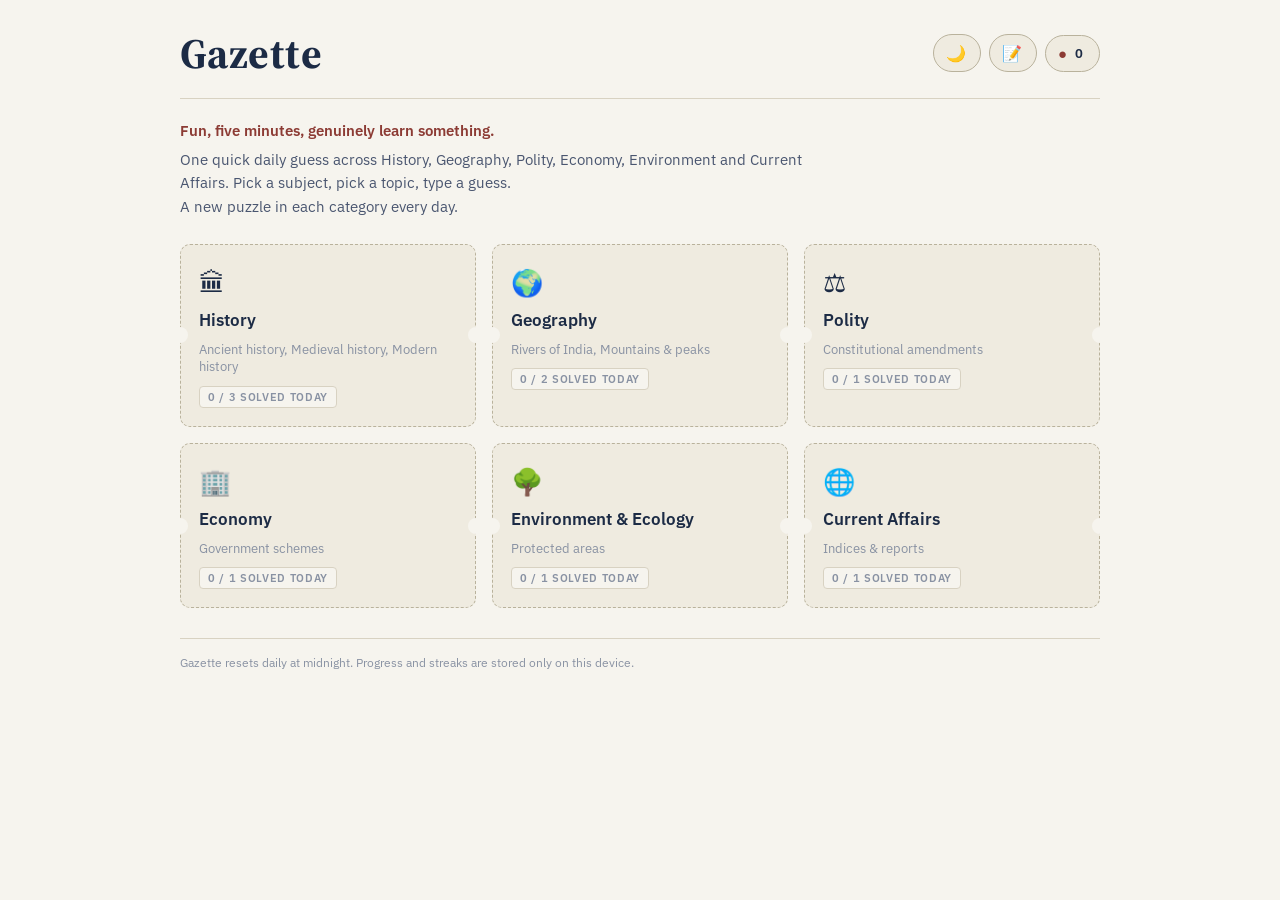
==== commit 2d2b8b01: "Update index.html" ====
--- a/index.html
+++ b/index.html
@@ -15,18 +15,16 @@
   <header class="site">
     <a class="brand-link" href="index.html"><h1 class="display brand-logo">Gazette</h1></a>
     <div class="header-actions">
-      <button class="icon-btn" id="themeToggle" title="Toggle dark mode"><span class="ico">&#127769;</span><span class="lbl" id="themeLabel">Dark</span></button>
-      <button class="icon-btn" id="feedbackBtn" title="Feedback"><span class="ico">&#128221;</span><span class="lbl">Feedback</span></button>
-      <button class="streak-pill" id="streakBtn">
-        <span class="flame">&#9679;</span>
-        <span>Streak <b id="streakVal">0</b></span>
-      </button>
+      <button class="icon-btn" id="themeToggle" title="Toggle dark mode"><span class="ico">&#127769;</span></button>
+      <button class="icon-btn" id="feedbackBtn" title="Feedback"><span class="ico">&#128221;</span></button>
+      <button class="streak-pill" id="streakBtn" title="Streak"><span class="flame">&#9679;</span><b id="streakVal">0</b></button>
     </div>
   </header>
 
   <div class="hero">
     <p class="hero-value">Fun, five minutes, genuinely learn something.</p>
     <p class="hero-sub">One quick daily guess across History, Geography, Polity, Economy, Environment and Current Affairs. Pick a subject, pick a topic, type a guess.</p>
+    <p class="hero-sub">A new puzzle in each category every day.</p>
   </div>
 
   <div id="loadingState" class="loading-state">Loading today's puzzles...</div>
--- a/style.css
+++ b/style.css
@@ -55,10 +55,11 @@
 .brand-logo{font-size:42px;font-weight:700;letter-spacing:0.01em;margin:0;}
 .header-actions{display:flex;align-items:center;gap:8px;flex-wrap:wrap;}
 .icon-btn{
-  width:38px;height:38px;border-radius:50%;
+  height:38px;padding:0 14px 0 12px;border-radius:999px;
   border:1px solid var(--line-strong);background:var(--paper-2);color:var(--ink-soft);
-  font-size:16px;cursor:pointer;display:inline-flex;align-items:center;justify-content:center;
-}
+  font-size:13px;cursor:pointer;display:inline-flex;align-items:center;gap:7px;white-space:nowrap;
+}
+.icon-btn .ico{font-size:16px;line-height:1;}
 .icon-btn:hover{border-color:var(--stamp-red);color:var(--stamp-red);}
 .streak-pill{
   display:flex;align-items:center;gap:8px;cursor:pointer;
@@ -108,6 +109,20 @@
 .game-head .counter{font-size:13px;color:var(--ink-muted);}
 .game-desc{font-size:14px;color:var(--ink-soft);margin:0 0 16px;line-height:1.5;}
 
+.back-icon-btn{
+  width:34px;height:34px;border-radius:50%;flex-shrink:0;
+  border:1px solid var(--line-strong);background:var(--paper-2);color:var(--ink-soft);
+  font-size:16px;cursor:pointer;display:inline-flex;align-items:center;justify-content:center;
+}
+.back-icon-btn:hover{border-color:var(--stamp-red);color:var(--stamp-red);}
+.hint-toggle-btn{
+  display:inline-flex;align-items:center;gap:6px;padding:8px 14px;border-radius:999px;
+  border:1px solid var(--line-strong);background:var(--paper-2);color:var(--ink-soft);
+  font-size:13px;font-weight:600;cursor:pointer;white-space:nowrap;
+}
+.hint-toggle-btn:hover{border-color:var(--stamp-amber);color:var(--stamp-amber);}
+.hint-toggle-btn:disabled{opacity:0.5;cursor:default;}
+
 .legend{
   display:grid;grid-template-columns:repeat(auto-fit,minmax(150px,1fr));gap:10px;
   margin-bottom:18px;
@@ -121,14 +136,14 @@
 .legend .dot.hit{background:var(--stamp-green);}
 .legend .dot.near{background:var(--stamp-amber);}
 .legend .dot.miss{background:var(--stamp-red);}
-.legend .dot.grad{background:linear-gradient(90deg, var(--stamp-green), var(--stamp-amber), var(--stamp-red));}
-
-.hint-row{margin-bottom:10px;}
+.legend .dot.grad{width:32px;height:11px;border-radius:5px;background:linear-gradient(90deg, var(--stamp-green), var(--stamp-amber), var(--stamp-red));}
+
 .hint-box{
-  background:var(--paper-2);border:1px dashed var(--line-strong);border-radius:8px;
-  padding:12px 16px;margin-bottom:16px;text-align:center;
-}
-.hint-box .mono{font-size:18px;letter-spacing:0.15em;color:var(--ink);}
+  background:var(--paper-2);border:1px solid var(--line-strong);border-radius:10px;
+  padding:14px 16px;margin-bottom:18px;text-align:center;
+}
+.hint-box .hint-progress{font-size:11px;text-transform:uppercase;letter-spacing:0.06em;color:var(--ink-muted);margin-bottom:6px;}
+.hint-box .mono{font-size:20px;letter-spacing:0.15em;color:var(--ink);font-weight:600;}
 
 .search-wrap{position:relative;margin-bottom:20px;}
 .search-wrap input{
@@ -166,9 +181,9 @@
 :root[data-theme="dark"] .stamp.near{border-color:#4d3f22;}
 :root[data-theme="dark"] .stamp.miss{border-color:#4a3330;}
 
-/* neutral result card — not a giant color block */
+/* neutral result card, sits at the TOP of the page once solved */
 .result-card{
-  margin-top:18px;padding:18px 20px;border-radius:var(--radius);
+  margin-bottom:22px;padding:20px 22px;border-radius:var(--radius);
   background:var(--paper-2);border:1px solid var(--line);
   border-left:4px solid var(--ink-muted);
   display:none;
@@ -178,6 +193,10 @@
 .result-card h3{margin:0 0 6px;font-size:16px;font-weight:600;color:var(--ink);}
 .result-card.won h3{color:var(--stamp-green);}
 .result-card.lost h3{color:var(--stamp-red);}
+.result-answer{
+  font-family:'Source Serif 4', serif;font-size:28px;font-weight:700;
+  color:var(--ink);margin:6px 0 16px;line-height:1.25;
+}
 .result-card p{margin:0 0 14px;font-size:13.5px;color:var(--ink-soft);}
 .result-actions{display:flex;gap:10px;flex-wrap:wrap;}
 .btn{
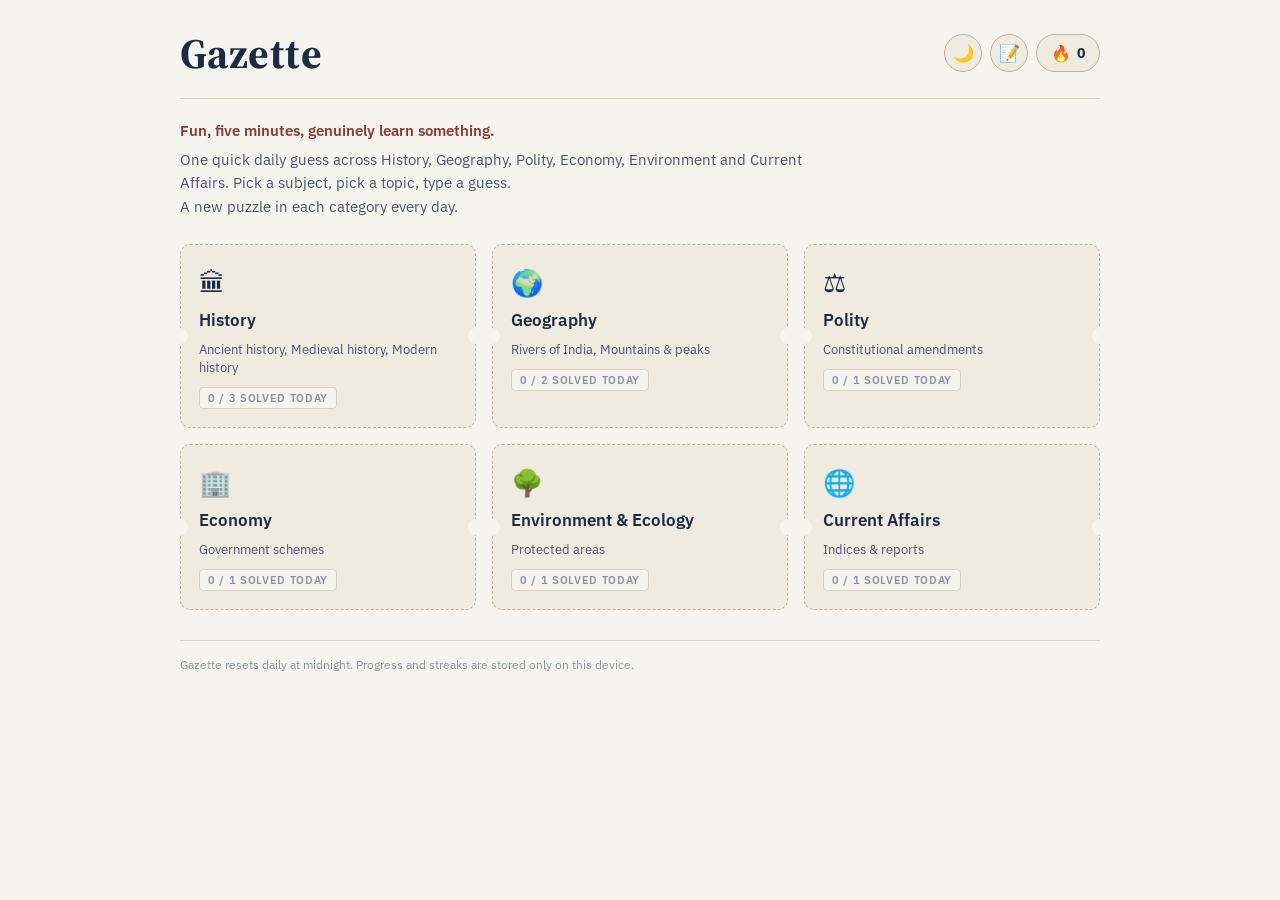
==== commit 4518fbee: "Change streak button icon from dot to flame" ====
--- a/index.html
+++ b/index.html
@@ -17,7 +17,7 @@
     <div class="header-actions">
       <button class="icon-btn" id="themeToggle" title="Toggle dark mode"><span class="ico">&#127769;</span></button>
       <button class="icon-btn" id="feedbackBtn" title="Feedback"><span class="ico">&#128221;</span></button>
-      <button class="streak-pill" id="streakBtn" title="Streak"><span class="flame">&#9679;</span><b id="streakVal">0</b></button>
+      <button class="streak-pill" id="streakBtn" title="Streak"><span class="flame">&#128293;</span><b id="streakVal">0</b></button>
     </div>
   </header>
 
--- a/style.css
+++ b/style.css
@@ -55,20 +55,19 @@
 .brand-logo{font-size:42px;font-weight:700;letter-spacing:0.01em;margin:0;}
 .header-actions{display:flex;align-items:center;gap:8px;flex-wrap:wrap;}
 .icon-btn{
-  height:38px;padding:0 14px 0 12px;border-radius:999px;
+  width:38px;height:38px;border-radius:50%;
   border:1px solid var(--line-strong);background:var(--paper-2);color:var(--ink-soft);
-  font-size:13px;cursor:pointer;display:inline-flex;align-items:center;gap:7px;white-space:nowrap;
-}
-.icon-btn .ico{font-size:16px;line-height:1;}
+  font-size:16px;cursor:pointer;display:inline-flex;align-items:center;justify-content:center;
+}
+.icon-btn .ico{font-size:17px;line-height:1;}
 .icon-btn:hover{border-color:var(--stamp-red);color:var(--stamp-red);}
 .streak-pill{
-  display:flex;align-items:center;gap:8px;cursor:pointer;
+  display:flex;align-items:center;gap:6px;cursor:pointer;
   border:1px solid var(--line-strong);border-radius:999px;
-  padding:8px 16px 8px 12px;background:var(--paper-2);font-size:13px;color:inherit;
+  padding:0 14px;height:38px;background:var(--paper-2);color:inherit;font-size:14px;font-weight:600;
 }
 .streak-pill:hover{border-color:var(--stamp-red);}
-.streak-pill .flame{color:var(--stamp-red);font-size:15px;}
-.streak-pill b{font-weight:600;}
+.streak-pill .flame{color:var(--stamp-red);font-size:16px;}
 
 /* ---------- hero (index only) ---------- */
 .hero{margin-bottom:26px;}
@@ -93,7 +92,7 @@
 .ticket::after{right:-9px;}
 .ticket .icon{font-size:26px;}
 .ticket .name{font-size:17px;font-weight:600;}
-.ticket .meta{font-size:12.5px;color:var(--ink-muted);line-height:1.4;}
+.ticket .meta{font-size:13px;color:var(--ink-soft);line-height:1.4;}
 .ticket .status{
   font-size:11px;text-transform:uppercase;letter-spacing:0.06em;
   font-weight:600;padding:3px 8px;border-radius:4px;align-self:flex-start;
@@ -110,40 +109,42 @@
 .game-desc{font-size:14px;color:var(--ink-soft);margin:0 0 16px;line-height:1.5;}
 
 .back-icon-btn{
-  width:34px;height:34px;border-radius:50%;flex-shrink:0;
+  display:inline-flex;align-items:center;gap:6px;flex-shrink:0;
+  padding:0 14px 0 12px;height:34px;border-radius:999px;
+  border:1.5px solid var(--ink);background:var(--paper-2);color:var(--ink);font-weight:600;font-size:13px;
+  cursor:pointer;
+}
+.back-icon-btn:hover{background:var(--ink);color:var(--paper);}
+.hint-toggle-btn{
+  width:38px;height:38px;border-radius:50%;flex-shrink:0;
   border:1px solid var(--line-strong);background:var(--paper-2);color:var(--ink-soft);
-  font-size:16px;cursor:pointer;display:inline-flex;align-items:center;justify-content:center;
-}
-.back-icon-btn:hover{border-color:var(--stamp-red);color:var(--stamp-red);}
-.hint-toggle-btn{
-  display:inline-flex;align-items:center;gap:6px;padding:8px 14px;border-radius:999px;
-  border:1px solid var(--line-strong);background:var(--paper-2);color:var(--ink-soft);
-  font-size:13px;font-weight:600;cursor:pointer;white-space:nowrap;
+  font-size:16px;cursor:pointer;display:inline-flex;align-items:center;justify-content:center;position:relative;
 }
 .hint-toggle-btn:hover{border-color:var(--stamp-amber);color:var(--stamp-amber);}
 .hint-toggle-btn:disabled{opacity:0.5;cursor:default;}
-
+.hint-toggle-btn .badge{
+  position:absolute;top:-4px;right:-4px;background:var(--stamp-amber);color:#fff;
+  font-size:10px;font-weight:700;border-radius:50%;width:16px;height:16px;
+  display:flex;align-items:center;justify-content:center;
+}
+
+/* single gradient-scale legend, replaces the old 3-bullet list */
 .legend{
-  display:grid;grid-template-columns:repeat(auto-fit,minmax(150px,1fr));gap:10px;
-  margin-bottom:18px;
-}
-.legend .litem{
-  display:flex;align-items:center;gap:8px;
-  background:var(--paper-2);border:1px solid var(--line);border-radius:8px;
-  padding:10px 12px;font-size:12.5px;color:var(--ink-soft);line-height:1.35;
-}
-.legend .dot{width:11px;height:11px;border-radius:3px;flex-shrink:0;}
-.legend .dot.hit{background:var(--stamp-green);}
-.legend .dot.near{background:var(--stamp-amber);}
-.legend .dot.miss{background:var(--stamp-red);}
-.legend .dot.grad{width:32px;height:11px;border-radius:5px;background:linear-gradient(90deg, var(--stamp-green), var(--stamp-amber), var(--stamp-red));}
+  display:flex;align-items:center;gap:12px;margin-bottom:18px;
+  background:var(--paper-2);border:1px solid var(--line);border-radius:10px;padding:12px 16px;
+}
+.legend .glabel{font-size:11.5px;color:var(--ink-muted);white-space:nowrap;font-weight:600;}
+.legend .gbar{
+  flex:1;height:12px;border-radius:6px;min-width:80px;
+  background:linear-gradient(90deg, var(--stamp-green), var(--stamp-amber), var(--stamp-red));
+}
 
 .hint-box{
-  background:var(--paper-2);border:1px solid var(--line-strong);border-radius:10px;
-  padding:14px 16px;margin-bottom:18px;text-align:center;
-}
-.hint-box .hint-progress{font-size:11px;text-transform:uppercase;letter-spacing:0.06em;color:var(--ink-muted);margin-bottom:6px;}
-.hint-box .mono{font-size:20px;letter-spacing:0.15em;color:var(--ink);font-weight:600;}
+  background:var(--paper-2);border:1px solid var(--line-strong);border-radius:8px;
+  padding:8px 14px;margin-bottom:16px;display:flex;align-items:center;gap:10px;
+}
+.hint-box .hint-progress{font-size:11px;color:var(--ink-muted);white-space:nowrap;}
+.hint-box .mono{font-size:16px;letter-spacing:0.05em;color:var(--ink);font-weight:600;}
 
 .search-wrap{position:relative;margin-bottom:20px;}
 .search-wrap input{
@@ -170,8 +171,8 @@
   width:18px;height:18px;border-radius:50%;background:var(--ink);
   color:var(--paper);font-size:10.5px;font-weight:600;flex-shrink:0;
 }
-.tiles{display:grid;grid-template-columns:repeat(auto-fit,minmax(96px,1fr));gap:8px;}
-.stamp{border-radius:8px;padding:10px 6px;text-align:center;border:1.5px solid transparent;}
+.tiles{display:grid;grid-template-columns:repeat(auto-fit,minmax(130px,1fr));gap:8px;align-items:stretch;}
+.stamp{border-radius:8px;padding:12px 8px;text-align:center;border:1.5px solid transparent;display:flex;flex-direction:column;justify-content:center;min-height:64px;}
 .stamp .val{font-size:16px;font-weight:600;display:flex;align-items:center;justify-content:center;gap:4px;}
 .stamp .lab{font-size:10px;margin-top:3px;text-transform:uppercase;letter-spacing:0.04em;}
 .stamp.hit{background:var(--stamp-green-bg);color:var(--stamp-green);border-color:#cfe0c1;}
@@ -195,8 +196,9 @@
 .result-card.lost h3{color:var(--stamp-red);}
 .result-answer{
   font-family:'Source Serif 4', serif;font-size:28px;font-weight:700;
-  color:var(--ink);margin:6px 0 16px;line-height:1.25;
-}
+  color:var(--ink);margin:6px 0 14px;line-height:1.25;
+}
+#resultStats{margin-bottom:16px;}
 .result-card p{margin:0 0 14px;font-size:13.5px;color:var(--ink-soft);}
 .result-actions{display:flex;gap:10px;flex-wrap:wrap;}
 .btn{
@@ -232,7 +234,7 @@
 }
 .modal-overlay.open{display:flex;}
 .modal-box{
-  background:var(--paper);border-radius:14px;max-width:480px;width:100%;
+  background:var(--paper);border-radius:14px;max-width:560px;width:100%;
   max-height:85vh;overflow-y:auto;padding:24px;border:1px solid var(--line);
   box-shadow:0 20px 50px var(--shadow);
 }
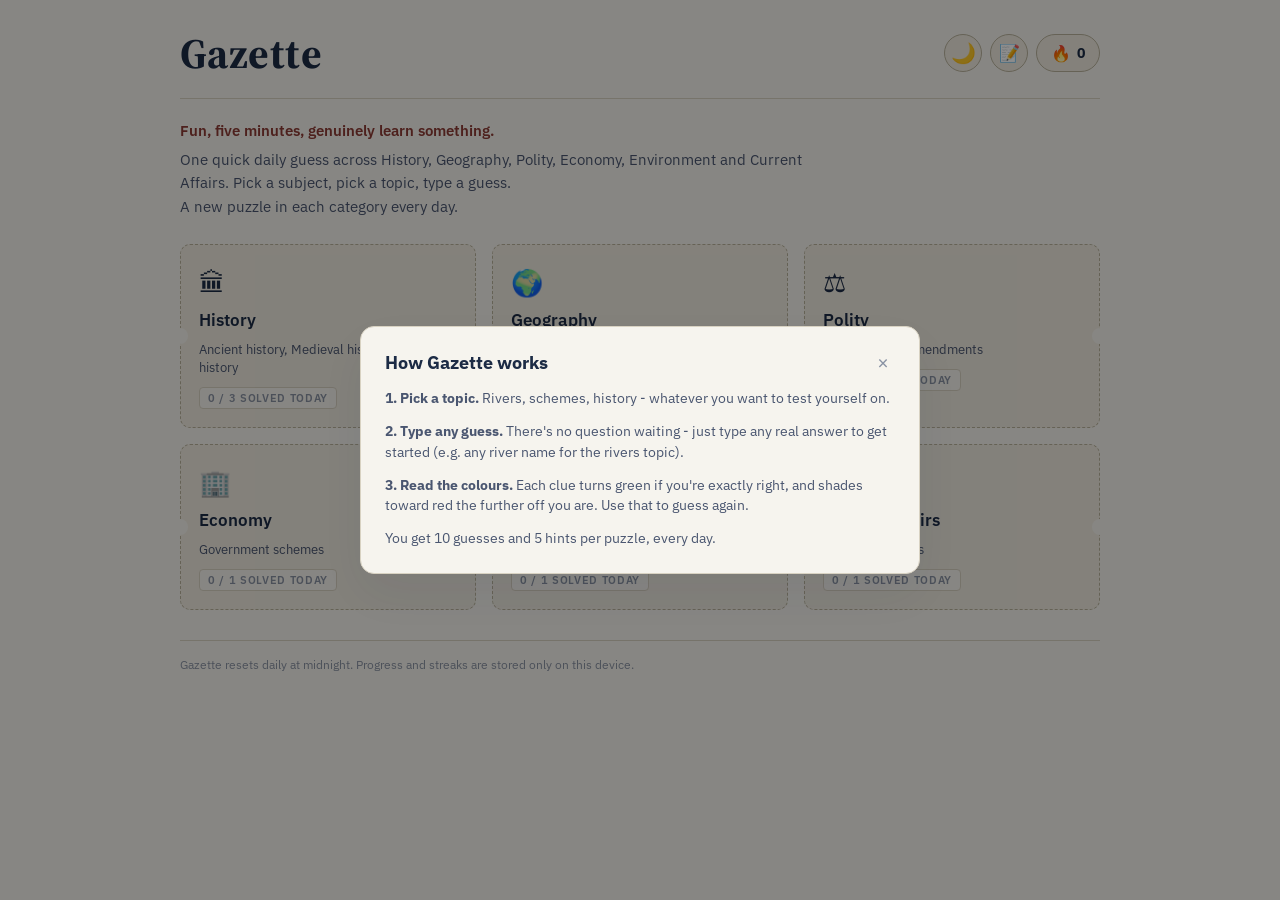
==== commit f24e3f4b: "Update index.html" ====
--- a/index.html
+++ b/index.html
@@ -50,6 +50,17 @@
     </div>
   </div>
 
+  <div class="modal-overlay" id="introModal">
+    <div class="modal-box">
+      <button class="modal-close" data-close-modal="introModal">&times;</button>
+      <h3>How Gazette works</h3>
+      <p><b>1. Pick a topic.</b> Rivers, schemes, history - whatever you want to test yourself on.</p>
+      <p><b>2. Type any guess.</b> There's no question waiting - just type any real answer to get started (e.g. any river name for the rivers topic).</p>
+      <p><b>3. Read the colours.</b> Each clue turns green if you're exactly right, and shades toward red the further off you are. Use that to guess again.</p>
+      <p style="margin:0;">You get 10 guesses and 5 hints per puzzle, every day.</p>
+    </div>
+  </div>
+
   <div class="modal-overlay" id="streakModal">
     <div class="modal-box">
       <button class="modal-close" data-close-modal="streakModal">&times;</button>
@@ -71,10 +82,17 @@
 <script src="analytics.js"></script>
 <script>
   track('home_view');
+  if(!localStorage.getItem('gazette_seen_intro')){
+    document.addEventListener('DOMContentLoaded', function(){
+      openModal('introModal');
+      localStorage.setItem('gazette_seen_intro', '1');
+      track('intro_auto_shown');
+    });
+  }
   const LEAF_PAGES = {
     scheme:'scheme.html', biodiversity:'biodiversity.html', indices:'indices.html', amendments:'amendments.html',
     history:'modern-history.html', ancient_history:'ancient-history.html', medieval_history:'medieval-history.html',
-    rivers:'rivers.html', mountains:'mountains.html'
+    rivers:'rivers.html', mountains:'mountains.html', committees:'committees.html'
   };
   const SUBJECT_ORDER = ['history','geography','polity','economy','environment','current_affairs'];
 
--- a/style.css
+++ b/style.css
@@ -24,11 +24,11 @@
   --line:#2C3345;
   --line-strong:#3D465C;
   --stamp-red:#E08A7D;
-  --stamp-red-bg:#3A2420;
+  --stamp-red-bg:#4A2C26;
   --stamp-green:#9BC98C;
-  --stamp-green-bg:#22301F;
+  --stamp-green-bg:#28381F;
   --stamp-amber:#E8B86D;
-  --stamp-amber-bg:#3A2E17;
+  --stamp-amber-bg:#4A3A1C;
   --shadow:rgba(0,0,0,0.4);
 }
 *{box-sizing:border-box;}
@@ -60,6 +60,7 @@
   font-size:16px;cursor:pointer;display:inline-flex;align-items:center;justify-content:center;
 }
 .icon-btn .ico{font-size:17px;line-height:1;}
+#themeToggle .ico{font-size:20px;}
 .icon-btn:hover{border-color:var(--stamp-red);color:var(--stamp-red);}
 .streak-pill{
   display:flex;align-items:center;gap:6px;cursor:pointer;
@@ -106,7 +107,7 @@
 .game-head-left{display:flex;align-items:center;gap:8px;}
 .game-head h2{font-size:20px;margin:0;font-weight:600;}
 .game-head .counter{font-size:13px;color:var(--ink-muted);}
-.game-desc{font-size:14px;color:var(--ink-soft);margin:0 0 16px;line-height:1.5;}
+.game-desc{font-size:14px;color:var(--ink-soft);margin:0 0 10px;line-height:1.5;}
 
 .back-icon-btn{
   display:inline-flex;align-items:center;gap:6px;flex-shrink:0;
@@ -130,14 +131,15 @@
 
 /* single gradient-scale legend, replaces the old 3-bullet list */
 .legend{
-  display:flex;align-items:center;gap:12px;margin-bottom:18px;
-  background:var(--paper-2);border:1px solid var(--line);border-radius:10px;padding:12px 16px;
-}
-.legend .glabel{font-size:11.5px;color:var(--ink-muted);white-space:nowrap;font-weight:600;}
+  margin-bottom:10px;
+  background:var(--paper-2);border:1px solid var(--line);border-radius:10px;padding:8px 14px;
+}
+.legend .grow{display:flex;align-items:center;gap:10px;}
+.legend .glabel{font-size:10.5px;color:var(--ink-muted);white-space:nowrap;font-weight:600;}
 .legend .gbar{
-  flex:1;height:12px;border-radius:6px;min-width:80px;
-  background:linear-gradient(90deg, var(--stamp-green), var(--stamp-amber), var(--stamp-red));
-}
+  flex:1;height:6px;border-radius:4px;min-width:60px;
+}
+.legend .gcaption{font-size:10.5px;color:var(--ink-soft);margin-top:4px;}
 
 .hint-box{
   background:var(--paper-2);border:1px solid var(--line-strong);border-radius:8px;
@@ -165,14 +167,22 @@
 .suggestions .opt + .opt{border-top:1px solid var(--line);}
 
 .guess-row{margin-bottom:14px;}
-.guess-row .glabel{font-size:12px;color:var(--ink-muted);margin-bottom:7px;display:flex;align-items:center;gap:8px;}
+.guess-row .glabel{font-size:12.5px;color:var(--ink);font-weight:600;margin-bottom:7px;display:flex;align-items:center;gap:8px;}
 .guess-row .glabel .num{
   display:inline-flex;align-items:center;justify-content:center;
   width:18px;height:18px;border-radius:50%;background:var(--ink);
   color:var(--paper);font-size:10.5px;font-weight:600;flex-shrink:0;
 }
 .tiles{display:grid;grid-template-columns:repeat(auto-fit,minmax(130px,1fr));gap:8px;align-items:stretch;}
-.stamp{border-radius:8px;padding:12px 8px;text-align:center;border:1.5px solid transparent;display:flex;flex-direction:column;justify-content:center;min-height:64px;}
+.stamp{border-radius:8px;padding:12px 8px;text-align:center;border:1.5px solid transparent;display:flex;flex-direction:column;justify-content:center;min-height:64px;position:relative;}
+.stamp .tick{
+  position:absolute;top:6px;right:6px;width:16px;height:16px;border-radius:50%;
+  background:currentColor;
+}
+.stamp .tick::after{
+  content:'\2713';position:absolute;inset:0;display:flex;align-items:center;justify-content:center;
+  color:var(--paper);font-size:10px;font-weight:900;line-height:1;
+}
 .stamp .val{font-size:16px;font-weight:600;display:flex;align-items:center;justify-content:center;gap:4px;}
 .stamp .lab{font-size:10px;margin-top:3px;text-transform:uppercase;letter-spacing:0.04em;}
 .stamp.hit{background:var(--stamp-green-bg);color:var(--stamp-green);border-color:#cfe0c1;}
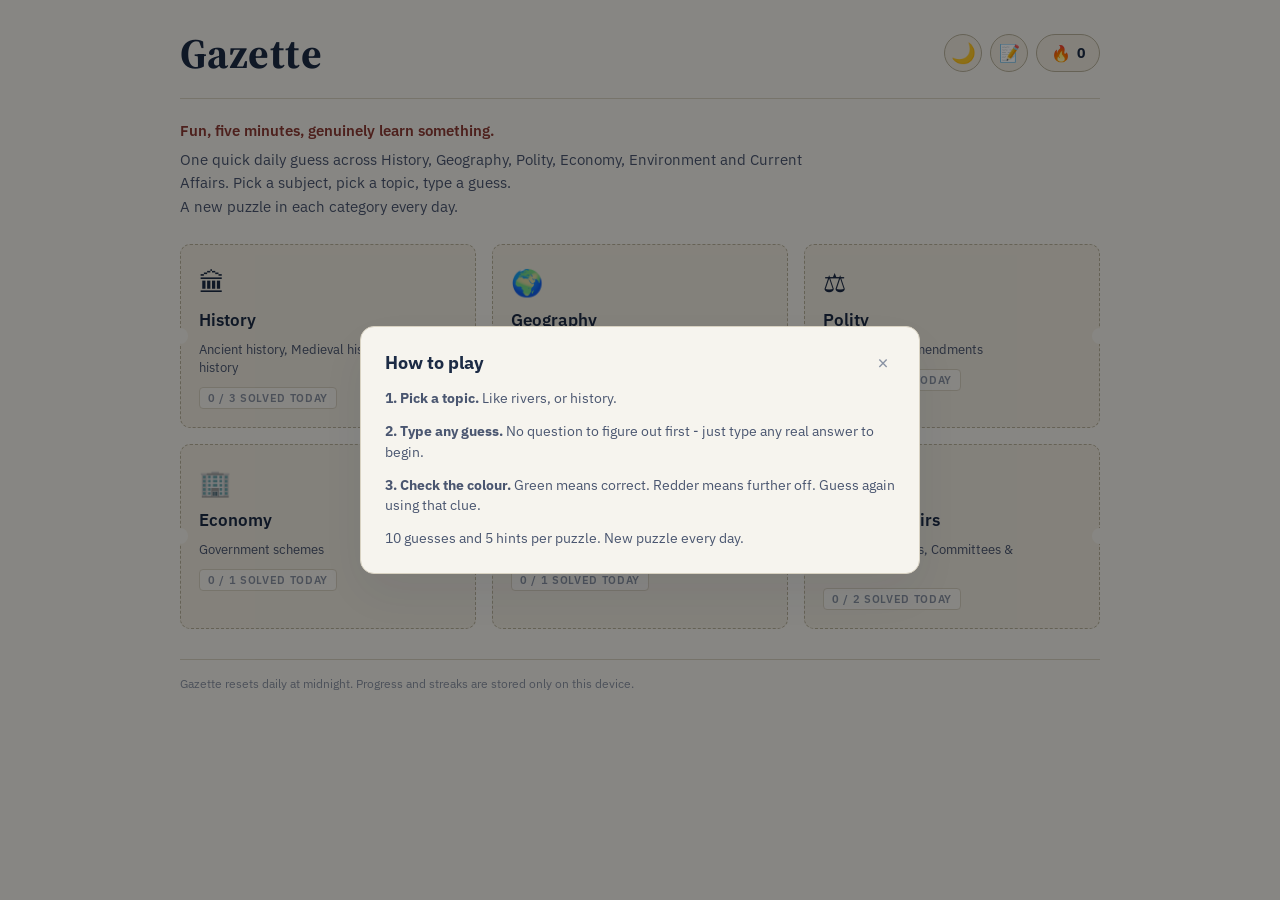
==== commit 1ac021f6: "Update index.html" ====
--- a/index.html
+++ b/index.html
@@ -53,11 +53,11 @@
   <div class="modal-overlay" id="introModal">
     <div class="modal-box">
       <button class="modal-close" data-close-modal="introModal">&times;</button>
-      <h3>How Gazette works</h3>
-      <p><b>1. Pick a topic.</b> Rivers, schemes, history - whatever you want to test yourself on.</p>
-      <p><b>2. Type any guess.</b> There's no question waiting - just type any real answer to get started (e.g. any river name for the rivers topic).</p>
-      <p><b>3. Read the colours.</b> Each clue turns green if you're exactly right, and shades toward red the further off you are. Use that to guess again.</p>
-      <p style="margin:0;">You get 10 guesses and 5 hints per puzzle, every day.</p>
+      <h3>How to play</h3>
+      <p><b>1. Pick a topic.</b> Like rivers, or history.</p>
+      <p><b>2. Type any guess.</b> No question to figure out first - just type any real answer to begin.</p>
+      <p><b>3. Check the colour.</b> Green means correct. Redder means further off. Guess again using that clue.</p>
+      <p style="margin:0;">10 guesses and 5 hints per puzzle. New puzzle every day.</p>
     </div>
   </div>
 
